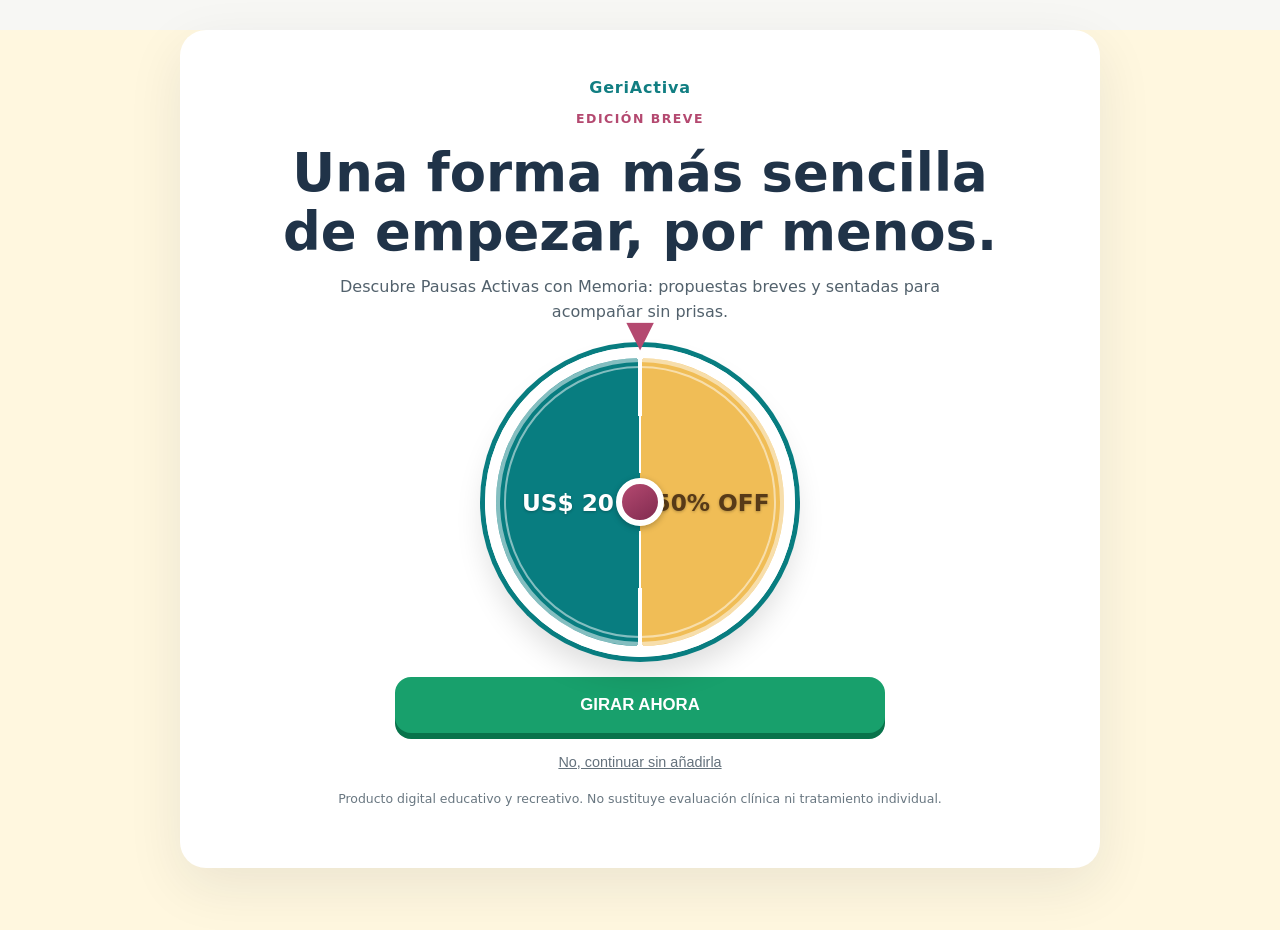
==== index.html @ f2fffeb8 "Prepare GeriActiva Downsell 1 static landing and link Cakto checkout" ====
<!doctype html>
<html lang="es">

<head>
    <meta charset="utf-8">
    <meta name="viewport" content="width=device-width,initial-scale=1">
    <meta name="theme-color" content="#087d80">
    <meta name="description" content="Pausas Activas con Memoria — complemento digital GeriActiva.">
    <title>Pausas Activas con Memoria | GeriActiva</title>
    <link rel="stylesheet" href="assets/css/ofertas.css">
    <style>
        .theme-three .wheel {
            background: conic-gradient(from 0deg, #fff 0deg 1deg, #f0bd56 1deg 179deg, #fff 179deg 181deg, #087d80 181deg 359deg, #fff 359deg 360deg);
            box-shadow: 0 0 0 5px #087d80, 0 18px 30px #0002, inset 0 0 0 4px #ffffff80;
            transition: transform 8s cubic-bezier(.22, .62, .18, 1);
        }

        .theme-three .wheel::after {
            content: "";
            position: absolute;
            inset: 8px;
            border: 2px solid #ffffff80;
            border-radius: 50%;
            pointer-events: none;
        }

        .theme-three .wheel .half {
            text-shadow: 0 1px 3px #0004;
        }

        .theme-three .wheel .hub {
            background: linear-gradient(145deg, #b44970, #812b50);
            box-shadow: 0 2px 6px #0004;
        }

        .theme-three .wheel.spinning {
            transform: rotate(990deg);
        }
    </style>
</head>

<body class="theme-three">
    <main>
        <article class="panel">
            <div class="brand">GeriActiva</div>
            <p class="eyebrow">Edición breve</p>
            <h1>Una forma más sencilla de empezar, por menos.</h1>
            <p class="intro">Descubre Pausas Activas con Memoria: propuestas breves y sentadas para acompañar sin
                prisas.</p>
            <div class="wheel-wrap">
                <div class="wheel" id="wheel" aria-label="Rueda promocional con segmentos US$ 20 y 50% OFF"><span
                        class="half left">US$ 20</span><span class="half right">50% OFF</span><span class="hub"></span>
                </div>
            </div><button class="cta" id="spin-wheel" type="button">GIRAR AHORA</button>
            <section class="reveal" id="reveal" aria-live="polite">
                <h2>🎉 ¡Se reveló tu oferta: 50% OFF!</h2>
                
                <div class="product" role="img"
                    aria-label="Representación gráfica del cuaderno Pausas Activas con Memoria"><span
                        class="logo">GeriActiva · Cuaderno digital</span><strong>Pausas Activas con
                        Memoria</strong><small>10 pausas de 8 a 10 minutos · 25 páginas</small></div>
                <ul class="benefits">
                    <li>✓ 10 pausas breves</li>
                    <li>✓ Actividades en posición sentada</li>
                    <li>✓ Hojas y registro sencillo</li>
                </ul>
                <div class="price"><small>Precio de esta oferta</small>US$ 5,90</div><a class="cta" id="accept-downsell-1" href="https://pay.cakto.com.br/qk97hcn_1342393" rel="noopener noreferrer">Quiero la edición breve</a>
            </section><button class="decline" id="reject-downsell-1" type="button" data-action="reject">No, continuar
                sin añadirla</button>
            <p id="status" class="status" aria-live="polite"></p>
            <p class="note">Producto digital educativo y recreativo. No sustituye evaluación clínica ni tratamiento
                individual.</p>
        </article>
    </main>
    <script defer src="assets/js/ofertas.js"></script>
</body>

</html>
---- assets/css/ofertas.css ----
:root{font-family:system-ui,-apple-system,Segoe UI,sans-serif;color:#203348;background:#f7f7f4}*{box-sizing:border-box}body{margin:0;min-height:100vh}main{width:min(100% - 32px,920px);margin:30px auto 50px}.panel{background:#fff;border-radius:26px;padding:clamp(22px,5vw,48px);box-shadow:0 18px 55px #15263816;text-align:center}.brand{font-weight:900;letter-spacing:.05em;color:#117e82}.eyebrow{font-weight:800;text-transform:uppercase;font-size:.78rem;letter-spacing:.12em;color:#b44970}h1{font-size:clamp(1.9rem,5vw,3.3rem);line-height:1.12;margin:14px auto;max-width:760px}p{line-height:1.55;color:#52616c}.intro{max-width:650px;margin:0 auto 22px}.product{position:relative;margin:24px auto;width:min(100%,340px);min-height:225px;border-radius:14px;display:flex;flex-direction:column;align-items:center;justify-content:center;gap:12px;padding:25px;transform:rotate(-2deg);box-shadow:12px 14px 0 #21374916,0 14px 25px #0002;background:linear-gradient(140deg,var(--cover),var(--cover2));color:white}.product .logo{font-size:.9rem;font-weight:800}.product strong{font-size:clamp(1.45rem,4vw,2rem);line-height:1.1}.product small{font-size:.85rem}.benefits{display:grid;grid-template-columns:repeat(3,1fr);gap:10px;list-style:none;padding:0;margin:22px 0}.benefits li{background:#f2f7f6;border-radius:14px;padding:14px 10px;font-size:.93rem;font-weight:650}.price{font-size:2.9rem;font-weight:900;color:#126e70;line-height:1.1;margin:12px 0 18px}.price small{font-size:.95rem;display:block;font-weight:500;color:#61727b}.cta{display:block;width:min(100%,490px);margin:12px auto 0;padding:18px 20px;border:0;border-radius:16px;background:#18a06c;color:#fff;font-size:1.05rem;font-weight:850;cursor:pointer;text-decoration:none;box-shadow:0 6px 0 #08734b}.cta:focus-visible,.decline:focus-visible{outline:3px solid #f7b12c;outline-offset:4px}.cta:hover{filter:brightness(1.05)}.cta:disabled{opacity:.6;cursor:not-allowed}.decline{display:inline-block;margin:20px auto 0;color:#64717c;font-size:.9rem;background:none;border:0;text-decoration:underline;cursor:pointer}.note{font-size:.78rem;color:#697781;margin-top:18px}.status{margin:15px auto;color:#925e18;font-size:.9rem;max-width:480px}.status:empty{display:none}.theme-one{--cover:#087d80;--cover2:#0f9c8c;background:radial-gradient(circle at top,#d3f8ec,#f6f8f6 60%)}.theme-two{--cover:#a84469;--cover2:#d67b97;background:linear-gradient(140deg,#2c2a42,#553454);color:#f8f4f7}.theme-two .panel{background:#fff9fd}.theme-two .brand{color:#a84469}.theme-two .price{color:#a84469}.theme-three{--cover:#087d80;--cover2:#4eac9d;background:#fff7df}.theme-four{--cover:#a84469;--cover2:#ed9ab4;background:#f9eef3}.tag{display:inline-block;background:#fff1d3;border-radius:99px;padding:7px 14px;font-weight:800;color:#84531b}.wheel{position:relative;width:min(78vw,310px);aspect-ratio:1;border:11px solid #fff;border-radius:50%;margin:20px auto;box-shadow:0 0 0 5px #087d80,0 18px 30px #0002;overflow:visible;transition:transform 4.4s cubic-bezier(.13,.8,.16,1);background:conic-gradient(from 0deg,#087d80 0 180deg,#f0bd56 180deg 360deg)}.wheel-wrap{position:relative;width:min(78vw,310px);margin:20px auto}.wheel-wrap:before{content:"▼";position:absolute;top:-34px;left:50%;transform:translateX(-50%);color:#b44970;font-size:36px;z-index:3;pointer-events:none}.wheel-wrap .wheel{width:100%;margin:0 auto}.wheel .half{position:absolute;top:50%;width:50%;text-align:center;font-size:1.45rem;font-weight:900;transform:translateY(-50%);color:white}.wheel .half.left{left:0}.wheel .half.right{right:0;color:#573a18}.wheel .hub{position:absolute;top:50%;left:50%;width:48px;height:48px;transform:translate(-50%,-50%);border:6px solid white;border-radius:50%;background:#b44970}.wheel.spinning{transform:rotate(1710deg)}.reveal{display:none}.reveal.show{display:block;animation:pop .5s ease both}@keyframes pop{from{opacity:0;transform:scale(.85)}to{opacity:1;transform:scale(1)}}@media(max-width:600px){main{margin:16px auto 35px}.benefits{grid-template-columns:1fr}.benefits li{padding:11px}.panel{border-radius:20px}.product{min-height:195px}.price{font-size:2.5rem}}@media(prefers-reduced-motion:reduce){*,*:before,*:after{animation-duration:.01ms!important;transition-duration:.01ms!important}}.theme-two .panel{color:#263345}.theme-two .panel h1{color:#263345}.theme-two .benefits li{color:#263345;background:#f6eaf0}.theme-two .intro{color:#4e5967}.theme-two .decline{color:#596574}
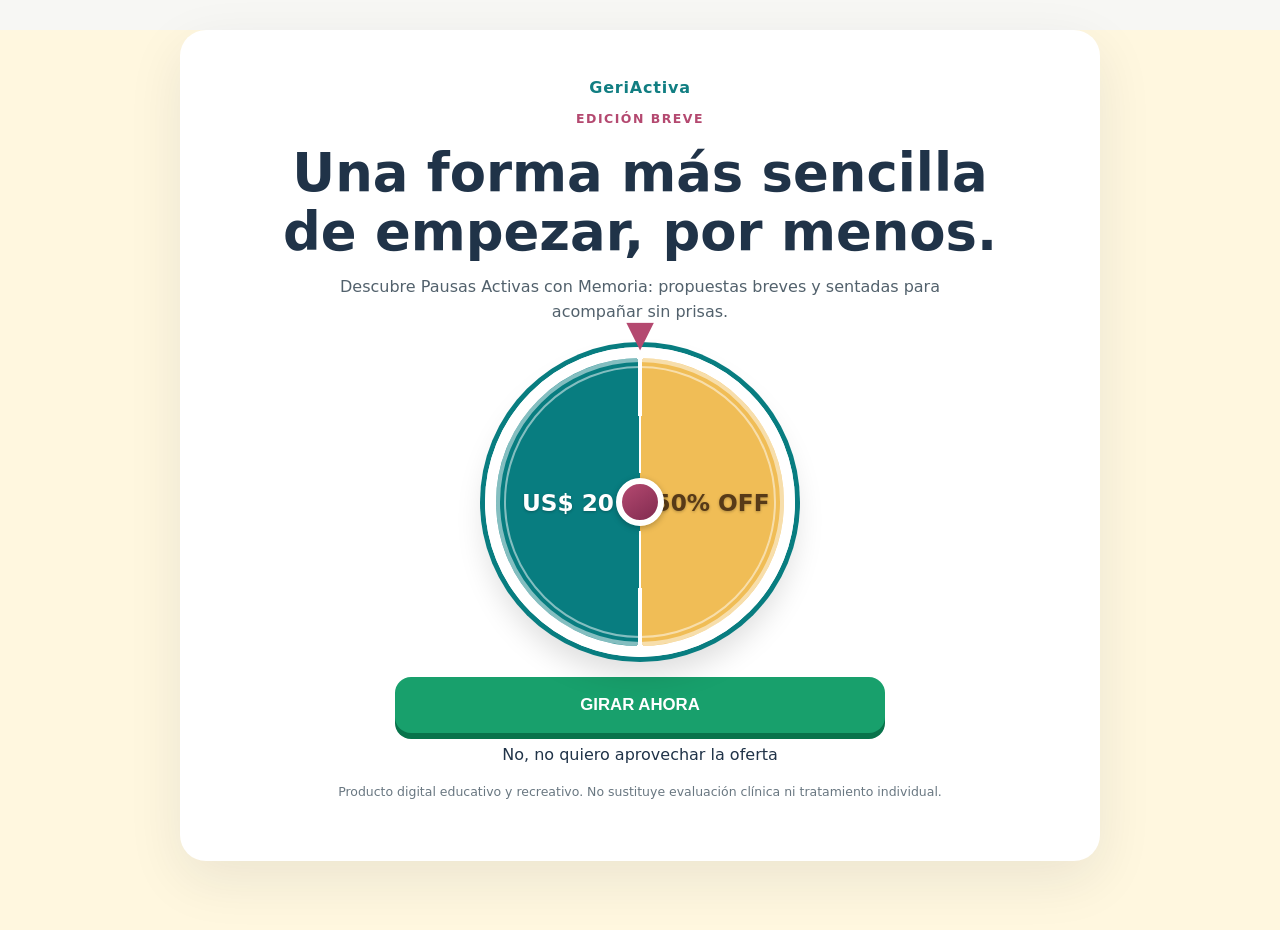
==== commit 1131d851: "Integrate Cakto Downsell 1 buttons and route both choices to Upsell 2" ====
--- a/index.html
+++ b/index.html
@@ -64,15 +64,30 @@
                     <li>✓ Actividades en posición sentada</li>
                     <li>✓ Hojas y registro sencillo</li>
                 </ul>
-                <div class="price"><small>Precio de esta oferta</small>US$ 5,90</div><a class="cta" id="accept-downsell-1" href="https://pay.cakto.com.br/qk97hcn_1342393" rel="noopener noreferrer">Quiero la edición breve</a>
-            </section><button class="decline" id="reject-downsell-1" type="button" data-action="reject">No, continuar
-                sin añadirla</button>
+                <div class="price"><small>Precio de esta oferta</small>US$ 5,90</div></section>
+            <cakto-upsell-buttons class="cakto-offer-buttons">
+                <cakto-upsell-accept id="accept-downsell-1"
+                    bg-color="#0f7865"
+                    text-color="#ffffff"
+                    upsell-accept-url="https://geriactiva-upsell-2.infoprodutosbr99.workers.dev/"
+                    offer-id="qk97hcn"
+                    app-base-url="https://app.cakto.com.br"
+                    offer-type="downsell"
+                    upsell-reject-url="https://geriactiva-upsell-2.infoprodutosbr99.workers.dev/">
+                    Sí, quiero la oferta
+                </cakto-upsell-accept>
+                <cakto-upsell-reject id="reject-downsell-1"
+                    upsell-reject-url="https://geriactiva-upsell-2.infoprodutosbr99.workers.dev/">
+                    No, no quiero aprovechar la oferta
+                </cakto-upsell-reject>
+            </cakto-upsell-buttons>
             <p id="status" class="status" aria-live="polite"></p>
             <p class="note">Producto digital educativo y recreativo. No sustituye evaluación clínica ni tratamiento
                 individual.</p>
         </article>
     </main>
     <script defer src="assets/js/ofertas.js"></script>
+    <script defer src="https://caktoscripts.nyc3.cdn.digitaloceanspaces.com/upsell.js"></script>
 </body>
 
 </html>
--- a/assets/css/ofertas.css
+++ b/assets/css/ofertas.css
@@ -1 +1,9 @@
-:root{font-family:system-ui,-apple-system,Segoe UI,sans-serif;color:#203348;background:#f7f7f4}*{box-sizing:border-box}body{margin:0;min-height:100vh}main{width:min(100% - 32px,920px);margin:30px auto 50px}.panel{background:#fff;border-radius:26px;padding:clamp(22px,5vw,48px);box-shadow:0 18px 55px #15263816;text-align:center}.brand{font-weight:900;letter-spacing:.05em;color:#117e82}.eyebrow{font-weight:800;text-transform:uppercase;font-size:.78rem;letter-spacing:.12em;color:#b44970}h1{font-size:clamp(1.9rem,5vw,3.3rem);line-height:1.12;margin:14px auto;max-width:760px}p{line-height:1.55;color:#52616c}.intro{max-width:650px;margin:0 auto 22px}.product{position:relative;margin:24px auto;width:min(100%,340px);min-height:225px;border-radius:14px;display:flex;flex-direction:column;align-items:center;justify-content:center;gap:12px;padding:25px;transform:rotate(-2deg);box-shadow:12px 14px 0 #21374916,0 14px 25px #0002;background:linear-gradient(140deg,var(--cover),var(--cover2));color:white}.product .logo{font-size:.9rem;font-weight:800}.product strong{font-size:clamp(1.45rem,4vw,2rem);line-height:1.1}.product small{font-size:.85rem}.benefits{display:grid;grid-template-columns:repeat(3,1fr);gap:10px;list-style:none;padding:0;margin:22px 0}.benefits li{background:#f2f7f6;border-radius:14px;padding:14px 10px;font-size:.93rem;font-weight:650}.price{font-size:2.9rem;font-weight:900;color:#126e70;line-height:1.1;margin:12px 0 18px}.price small{font-size:.95rem;display:block;font-weight:500;color:#61727b}.cta{display:block;width:min(100%,490px);margin:12px auto 0;padding:18px 20px;border:0;border-radius:16px;background:#18a06c;color:#fff;font-size:1.05rem;font-weight:850;cursor:pointer;text-decoration:none;box-shadow:0 6px 0 #08734b}.cta:focus-visible,.decline:focus-visible{outline:3px solid #f7b12c;outline-offset:4px}.cta:hover{filter:brightness(1.05)}.cta:disabled{opacity:.6;cursor:not-allowed}.decline{display:inline-block;margin:20px auto 0;color:#64717c;font-size:.9rem;background:none;border:0;text-decoration:underline;cursor:pointer}.note{font-size:.78rem;color:#697781;margin-top:18px}.status{margin:15px auto;color:#925e18;font-size:.9rem;max-width:480px}.status:empty{display:none}.theme-one{--cover:#087d80;--cover2:#0f9c8c;background:radial-gradient(circle at top,#d3f8ec,#f6f8f6 60%)}.theme-two{--cover:#a84469;--cover2:#d67b97;background:linear-gradient(140deg,#2c2a42,#553454);color:#f8f4f7}.theme-two .panel{background:#fff9fd}.theme-two .brand{color:#a84469}.theme-two .price{color:#a84469}.theme-three{--cover:#087d80;--cover2:#4eac9d;background:#fff7df}.theme-four{--cover:#a84469;--cover2:#ed9ab4;background:#f9eef3}.tag{display:inline-block;background:#fff1d3;border-radius:99px;padding:7px 14px;font-weight:800;color:#84531b}.wheel{position:relative;width:min(78vw,310px);aspect-ratio:1;border:11px solid #fff;border-radius:50%;margin:20px auto;box-shadow:0 0 0 5px #087d80,0 18px 30px #0002;overflow:visible;transition:transform 4.4s cubic-bezier(.13,.8,.16,1);background:conic-gradient(from 0deg,#087d80 0 180deg,#f0bd56 180deg 360deg)}.wheel-wrap{position:relative;width:min(78vw,310px);margin:20px auto}.wheel-wrap:before{content:"▼";position:absolute;top:-34px;left:50%;transform:translateX(-50%);color:#b44970;font-size:36px;z-index:3;pointer-events:none}.wheel-wrap .wheel{width:100%;margin:0 auto}.wheel .half{position:absolute;top:50%;width:50%;text-align:center;font-size:1.45rem;font-weight:900;transform:translateY(-50%);color:white}.wheel .half.left{left:0}.wheel .half.right{right:0;color:#573a18}.wheel .hub{position:absolute;top:50%;left:50%;width:48px;height:48px;transform:translate(-50%,-50%);border:6px solid white;border-radius:50%;background:#b44970}.wheel.spinning{transform:rotate(1710deg)}.reveal{display:none}.reveal.show{display:block;animation:pop .5s ease both}@keyframes pop{from{opacity:0;transform:scale(.85)}to{opacity:1;transform:scale(1)}}@media(max-width:600px){main{margin:16px auto 35px}.benefits{grid-template-columns:1fr}.benefits li{padding:11px}.panel{border-radius:20px}.product{min-height:195px}.price{font-size:2.5rem}}@media(prefers-reduced-motion:reduce){*,*:before,*:after{animation-duration:.01ms!important;transition-duration:.01ms!important}}.theme-two .panel{color:#263345}.theme-two .panel h1{color:#263345}.theme-two .benefits li{color:#263345;background:#f6eaf0}.theme-two .intro{color:#4e5967}.theme-two .decline{color:#596574}+:root{font-family:system-ui,-apple-system,Segoe UI,sans-serif;color:#203348;background:#f7f7f4}*{box-sizing:border-box}body{margin:0;min-height:100vh}main{width:min(100% - 32px,920px);margin:30px auto 50px}.panel{background:#fff;border-radius:26px;padding:clamp(22px,5vw,48px);box-shadow:0 18px 55px #15263816;text-align:center}.brand{font-weight:900;letter-spacing:.05em;color:#117e82}.eyebrow{font-weight:800;text-transform:uppercase;font-size:.78rem;letter-spacing:.12em;color:#b44970}h1{font-size:clamp(1.9rem,5vw,3.3rem);line-height:1.12;margin:14px auto;max-width:760px}p{line-height:1.55;color:#52616c}.intro{max-width:650px;margin:0 auto 22px}.product{position:relative;margin:24px auto;width:min(100%,340px);min-height:225px;border-radius:14px;display:flex;flex-direction:column;align-items:center;justify-content:center;gap:12px;padding:25px;transform:rotate(-2deg);box-shadow:12px 14px 0 #21374916,0 14px 25px #0002;background:linear-gradient(140deg,var(--cover),var(--cover2));color:white}.product .logo{font-size:.9rem;font-weight:800}.product strong{font-size:clamp(1.45rem,4vw,2rem);line-height:1.1}.product small{font-size:.85rem}.benefits{display:grid;grid-template-columns:repeat(3,1fr);gap:10px;list-style:none;padding:0;margin:22px 0}.benefits li{background:#f2f7f6;border-radius:14px;padding:14px 10px;font-size:.93rem;font-weight:650}.price{font-size:2.9rem;font-weight:900;color:#126e70;line-height:1.1;margin:12px 0 18px}.price small{font-size:.95rem;display:block;font-weight:500;color:#61727b}.cta{display:block;width:min(100%,490px);margin:12px auto 0;padding:18px 20px;border:0;border-radius:16px;background:#18a06c;color:#fff;font-size:1.05rem;font-weight:850;cursor:pointer;text-decoration:none;box-shadow:0 6px 0 #08734b}.cta:focus-visible,.decline:focus-visible{outline:3px solid #f7b12c;outline-offset:4px}.cta:hover{filter:brightness(1.05)}.cta:disabled{opacity:.6;cursor:not-allowed}.decline{display:inline-block;margin:20px auto 0;color:#64717c;font-size:.9rem;background:none;border:0;text-decoration:underline;cursor:pointer}.note{font-size:.78rem;color:#697781;margin-top:18px}.status{margin:15px auto;color:#925e18;font-size:.9rem;max-width:480px}.status:empty{display:none}.theme-one{--cover:#087d80;--cover2:#0f9c8c;background:radial-gradient(circle at top,#d3f8ec,#f6f8f6 60%)}.theme-two{--cover:#a84469;--cover2:#d67b97;background:linear-gradient(140deg,#2c2a42,#553454);color:#f8f4f7}.theme-two .panel{background:#fff9fd}.theme-two .brand{color:#a84469}.theme-two .price{color:#a84469}.theme-three{--cover:#087d80;--cover2:#4eac9d;background:#fff7df}.theme-four{--cover:#a84469;--cover2:#ed9ab4;background:#f9eef3}.tag{display:inline-block;background:#fff1d3;border-radius:99px;padding:7px 14px;font-weight:800;color:#84531b}.wheel{position:relative;width:min(78vw,310px);aspect-ratio:1;border:11px solid #fff;border-radius:50%;margin:20px auto;box-shadow:0 0 0 5px #087d80,0 18px 30px #0002;overflow:visible;transition:transform 4.4s cubic-bezier(.13,.8,.16,1);background:conic-gradient(from 0deg,#087d80 0 180deg,#f0bd56 180deg 360deg)}.wheel-wrap{position:relative;width:min(78vw,310px);margin:20px auto}.wheel-wrap:before{content:"▼";position:absolute;top:-34px;left:50%;transform:translateX(-50%);color:#b44970;font-size:36px;z-index:3;pointer-events:none}.wheel-wrap .wheel{width:100%;margin:0 auto}.wheel .half{position:absolute;top:50%;width:50%;text-align:center;font-size:1.45rem;font-weight:900;transform:translateY(-50%);color:white}.wheel .half.left{left:0}.wheel .half.right{right:0;color:#573a18}.wheel .hub{position:absolute;top:50%;left:50%;width:48px;height:48px;transform:translate(-50%,-50%);border:6px solid white;border-radius:50%;background:#b44970}.wheel.spinning{transform:rotate(1710deg)}.reveal{display:none}.reveal.show{display:block;animation:pop .5s ease both}@keyframes pop{from{opacity:0;transform:scale(.85)}to{opacity:1;transform:scale(1)}}@media(max-width:600px){main{margin:16px auto 35px}.benefits{grid-template-columns:1fr}.benefits li{padding:11px}.panel{border-radius:20px}.product{min-height:195px}.price{font-size:2.5rem}}@media(prefers-reduced-motion:reduce){*,*:before,*:after{animation-duration:.01ms!important;transition-duration:.01ms!important}}.theme-two .panel{color:#263345}.theme-two .panel h1{color:#263345}.theme-two .benefits li{color:#263345;background:#f6eaf0}.theme-two .intro{color:#4e5967}.theme-two .decline{color:#596574}
+/* Botões oficiais Cakto; aceite aparece somente após a roleta revelar a oferta. */
+.cakto-offer-buttons{display:flex;flex-direction:column;align-items:center;gap:12px;margin:12px auto 0}
+cakto-upsell-accept,cakto-upsell-reject{display:block;width:min(100%,490px)}
+.theme-three cakto-upsell-accept{display:none}
+.theme-three.wheel-revealed cakto-upsell-accept{display:block}
+cakto-upsell-accept::part(button){display:block;width:100%;min-height:58px;padding:18px 20px;border:0;border-radius:16px;background:#0f7865;color:#fff;font:850 1.05rem system-ui,-apple-system,Segoe UI,sans-serif;cursor:pointer;box-shadow:0 6px 0 #08734b}
+cakto-upsell-reject::part(button){background:transparent;color:#64717c;border:0;text-decoration:underline;font:.9rem system-ui,-apple-system,Segoe UI,sans-serif;cursor:pointer;padding:10px}
+cakto-upsell-accept::part(button):focus-visible,cakto-upsell-reject::part(button):focus-visible{outline:3px solid #f7b12c;outline-offset:4px}
